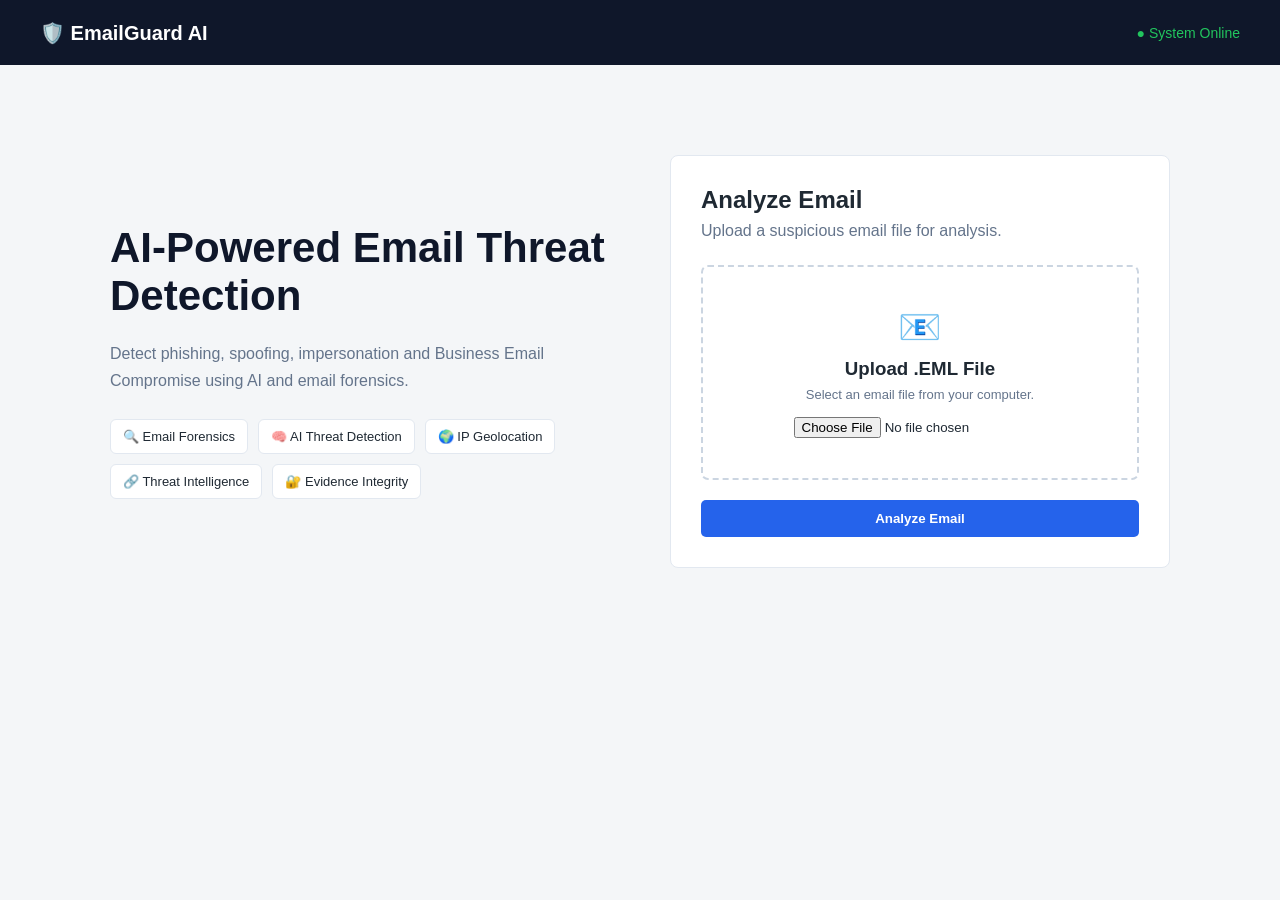
==== index.html @ 8cdbd832 "SIH projcet" ====
<!DOCTYPE html>
<html lang="en">
    <head>
        <meta charset="UTF-8">
        <meta name="viewport" content="width=device-width, initial-scale=1.0">

        <title>EmailGuard - Email Threat Detection</title>

        <link rel="stylesheet" href="style.css">
    </head>

    <body>

        <!-- Navbar -->
        <nav class="navbar">
            <div class="logo">
                🛡️ EmailGuard AI
            </div>

            <div class="status">
                ● System Online
            </div>
        </nav>

        <!-- Main -->
        <main class="home-container">

            <section class="intro">

                <h1>
                    AI-Powered Email Threat Detection
                </h1>

                <p>
                    Detect phishing, spoofing, impersonation and
                    Business Email Compromise using AI and email forensics.
                </p>

                <div class="features">

                    <div>🔍 Email Forensics</div>
                    <div>🧠 AI Threat Detection</div>
                    <div>🌍 IP Geolocation</div>
                    <div>🔗 Threat Intelligence</div>
                    <div>🔐 Evidence Integrity</div>

                </div>

            </section>

            <!-- Upload Section -->
            <section class="upload-section">

                <h2>
                    Analyze Email
                </h2>

                <p>
                    Upload a suspicious email file for analysis.
                </p>

                <div class="upload-box">

                    <div class="upload-icon">
                        📧
                    </div>

                    <h3>
                        Upload .EML File
                    </h3>

                    <p>
                        Select an email file from your computer.
                    </p>

                    <input
                        type="file"
                        id="emailFile"
                        accept=".eml">

                </div>

                <button
                    id="analyzeBtn"
                    class="primary-btn"
                    onclick="analyzeEmail()">
                    Analyze Email
                </button>

            </section>

        </main>

    <script>
        async function analyzeEmail() {

    const file = document.getElementById("emailFile").files[0];

    if (!file) {
        alert("Please select an email file.");
        return;
    }

    const button = document.getElementById("analyzeBtn");

    button.textContent = "Analyzing...";
    button.disabled = true;

    const formData = new FormData();

    formData.append("file", file);

    try {

        const response = await fetch(
            "http://127.0.0.1:8000/analyze-email",
            {
                method: "POST",
                body: formData
            }
        );

        const result = await response.json();

        if (result.error) {

            alert(result.error);

            button.textContent = "Analyze Email";
            button.disabled = false;

            return;
        }

        // Store complete backend response
        localStorage.setItem(
            "emailAnalysis",
            JSON.stringify(result)
        );

        // Open dashboard
        window.location.href =
            "dashboard.html";

    } catch (error) {

        console.error(error);

        alert(
            "Unable to connect to EmailGuard backend."
        );

        button.textContent = "Analyze Email";
        button.disabled = false;
    }
}
    </script>

    </body>
</html>
---- style.css ----
/* =========================
   GENERAL
========================= */

* {
    box-sizing: border-box;
    margin: 0;
    padding: 0;
}

body {
    font-family: Arial, sans-serif;
    background: #f4f6f8;
    color: #1f2933;
}


/* =========================
   NAVBAR
========================= */

.navbar {
    height: 65px;

    background: #0f172a;
    color: white;

    display: flex;
    align-items: center;
    justify-content: space-between;

    padding: 0 40px;
}

.logo {
    font-size: 20px;
    font-weight: bold;
}

.status {
    color: #22c55e;
    font-size: 14px;
}


/* =========================
   HOME PAGE
========================= */

.home-container {
    max-width: 1100px;

    margin: 70px auto;

    padding: 20px;

    display: grid;

    grid-template-columns: 1fr 1fr;

    gap: 60px;

    align-items: center;
}


.intro h1 {
    font-size: 42px;

    margin-bottom: 20px;

    color: #0f172a;
}


.intro p {
    color: #64748b;

    line-height: 1.7;

    margin-bottom: 25px;
}


.features {
    display: flex;

    flex-wrap: wrap;

    gap: 10px;
}


.features div {
    background: white;

    border: 1px solid #e2e8f0;

    padding: 9px 12px;

    border-radius: 6px;

    font-size: 13px;
}


/* =========================
   UPLOAD
========================= */

.upload-section {
    background: white;

    padding: 30px;

    border: 1px solid #e2e8f0;

    border-radius: 8px;
}


.upload-section h2 {
    margin-bottom: 8px;
}


.upload-section > p {
    color: #64748b;

    margin-bottom: 25px;
}


.upload-box {
    border: 2px dashed #cbd5e1;

    padding: 40px 20px;

    text-align: center;

    border-radius: 7px;

    margin-bottom: 20px;
}


.upload-icon {
    font-size: 35px;

    margin-bottom: 10px;
}


.upload-box h3 {
    margin-bottom: 7px;
}


.upload-box p {
    color: #64748b;

    font-size: 13px;

    margin-bottom: 15px;
}


.primary-btn,
.secondary-btn {
    border: none;

    padding: 11px 18px;

    border-radius: 5px;

    cursor: pointer;

    font-weight: bold;
}


.primary-btn {
    width: 100%;

    background: #2563eb;

    color: white;
}


.primary-btn:hover {
    background: #1d4ed8;
}


.secondary-btn {
    background: #0f172a;

    color: white;
}


/* =========================
   DASHBOARD
========================= */

.dashboard {
    max-width: 1200px;

    margin: 30px auto;

    padding: 20px;
}


.dashboard-header {
    display: flex;

    align-items: center;

    justify-content: space-between;

    margin-bottom: 25px;
}


.dashboard-header h1 {
    margin-bottom: 5px;
}


.dashboard-header p {
    color: #64748b;

    font-size: 13px;
}


/* =========================
   CARDS
========================= */

.cards {
    display: grid;

    grid-template-columns:
        repeat(4, 1fr);

    gap: 15px;

    margin-bottom: 20px;
}


.card {
    background: white;

    border: 1px solid #e2e8f0;

    border-radius: 7px;

    padding: 20px;
}


.card h3 {
    font-size: 13px;

    color: #64748b;

    margin-bottom: 15px;
}


.card p {
    color: #64748b;

    font-size: 12px;

    margin-top: 6px;
}


.score {
    font-size: 25px;

    font-weight: bold;

    color: #2563eb;
}


.score.danger {
    color: #dc2626;
}


.score.warning {
    color: #d97706;
}


.value {
    font-size: 20px;

    font-weight: bold;
}


/* =========================
   PANELS
========================= */

.panel {
    background: white;

    border: 1px solid #e2e8f0;

    border-radius: 7px;

    padding: 20px;

    margin-bottom: 20px;
}


.panel h2 {
    font-size: 17px;

    margin-bottom: 18px;
}


/* =========================
   TWO COLUMN
========================= */

.two-column {
    display: grid;

    grid-template-columns: 1fr 1fr;

    gap: 20px;

    margin-bottom: 20px;
}


/* =========================
   INFORMATION
========================= */

.info-row {
    display: grid;

    grid-template-columns: 120px 1fr;

    gap: 10px;

    padding: 10px 0;

    border-bottom: 1px solid #f1f5f9;

    font-size: 13px;
}


.info-row strong {
    color: #64748b;
}


.info-row span {
    word-break: break-word;
}


/* =========================
   AUTHENTICATION
========================= */

.auth-row {
    display: flex;

    justify-content: space-between;

    padding: 14px;

    background: #f8fafc;

    margin-bottom: 8px;

    border-radius: 5px;
}


.fail {
    color: #dc2626;
}


/* =========================
   INDICATORS
========================= */

.indicators {
    display: grid;

    grid-template-columns: 1fr 1fr;

    gap: 10px;
}


.indicator {
    padding: 13px;

    background: #fff7ed;

    border: 1px solid #fed7aa;

    color: #9a3412;

    border-radius: 5px;

    font-size: 13px;
}


/* =========================
   EMAIL ROUTE
========================= */

.route {
    display: flex;

    align-items: center;

    justify-content: center;

    gap: 15px;

    overflow-x: auto;

    padding: 15px;
}


.route-node {
    min-width: 120px;

    padding: 15px;

    text-align: center;

    background: #f8fafc;

    border: 1px solid #cbd5e1;

    border-radius: 6px;

    display: flex;

    flex-direction: column;

    gap: 7px;
}


.arrow {
    font-size: 20px;

    color: #2563eb;
}


/* =========================
   SIMPLE GRAPH
========================= */

.simple-graph {
    display: flex;

    flex-direction: column;

    align-items: center;

    gap: 8px;
}


.simple-graph div {
    background: #eff6ff;

    border: 1px solid #bfdbfe;

    padding: 10px 20px;

    border-radius: 5px;

    width: 200px;

    text-align: center;

    font-size: 13px;
}


.simple-graph span {
    color: #2563eb;

    font-weight: bold;
}


/* =========================
   SUMMARY
========================= */

.summary {
    color: #475569;

    line-height: 1.8;

    font-size: 14px;
}


/* =========================
   BLOCKCHAIN
========================= */

.blockchain {
    display: flex;

    flex-wrap: wrap;

    gap: 15px;

    align-items: center;

    padding: 15px;

    background: #f8fafc;

    border: 1px solid #e2e8f0;

    border-radius: 5px;

    font-size: 13px;
}


.blockchain span {
    font-family: monospace;

    color: #475569;
}


.verified {
    color: #16a34a;

    font-weight: bold;
}


/* =========================
   RESPONSIVE
========================= */

@media (max-width: 800px) {

    .home-container {
        grid-template-columns: 1fr;

        margin-top: 30px;
    }


    .cards {
        grid-template-columns: 1fr 1fr;
    }


    .two-column {
        grid-template-columns: 1fr;
    }


    .navbar {
        padding: 0 20px;
    }

}


@media (max-width: 500px) {

    .cards {
        grid-template-columns: 1fr;
    }


    .indicators {
        grid-template-columns: 1fr;
    }


    .dashboard-header {
        flex-direction: column;

        align-items: flex-start;

        gap: 15px;
    }


    .intro h1 {
        font-size: 32px;
    }

}
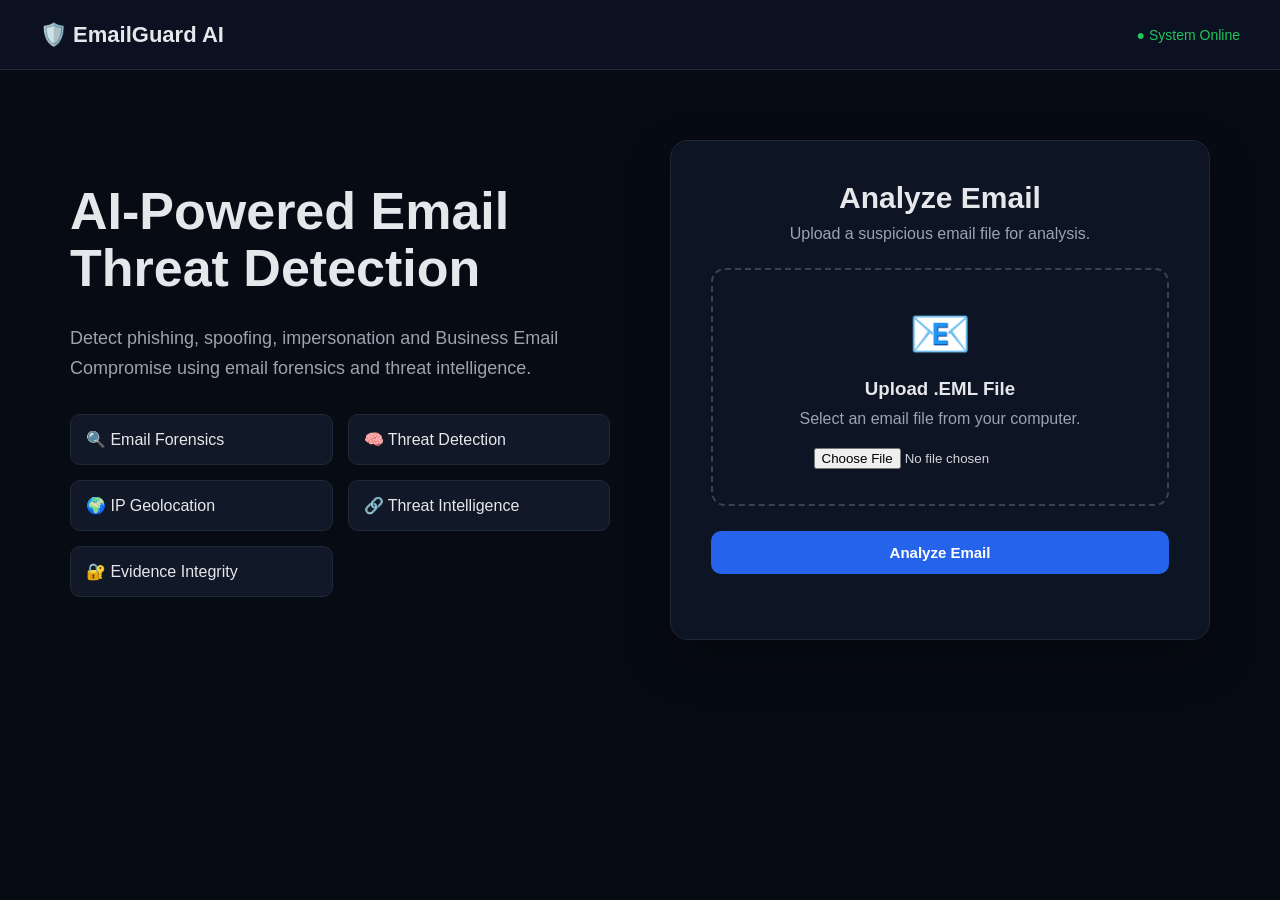
==== commit 217d7676: "completed" ====
--- a/index.html
+++ b/index.html
@@ -1,160 +1,295 @@
 <!DOCTYPE html>
 <html lang="en">
-    <head>
-        <meta charset="UTF-8">
-        <meta name="viewport" content="width=device-width, initial-scale=1.0">
-
-        <title>EmailGuard - Email Threat Detection</title>
-
-        <link rel="stylesheet" href="style.css">
-    </head>
-
-    <body>
-
-        <!-- Navbar -->
-        <nav class="navbar">
-            <div class="logo">
-                🛡️ EmailGuard AI
+
+<head>
+
+    <meta charset="UTF-8">
+
+    <meta
+        name="viewport"
+        content="width=device-width, initial-scale=1.0"
+    >
+
+    <title>EmailGuard - Email Threat Detection</title>
+
+    <link
+        rel="stylesheet"
+        href="style.css"
+    >
+
+</head>
+
+
+<body>
+
+
+<nav class="navbar">
+
+    <div class="logo">
+        🛡️ EmailGuard AI
+    </div>
+
+    <div class="status">
+        ● System Online
+    </div>
+
+</nav>
+
+
+<main class="home-container">
+
+
+    <section class="intro">
+
+        <h1>
+            AI-Powered Email Threat Detection
+        </h1>
+
+        <p>
+            Detect phishing, spoofing, impersonation and
+            Business Email Compromise using email forensics
+            and threat intelligence.
+        </p>
+
+
+        <div class="features">
+
+            <div>🔍 Email Forensics</div>
+
+            <div>🧠 Threat Detection</div>
+
+            <div>🌍 IP Geolocation</div>
+
+            <div>🔗 Threat Intelligence</div>
+
+            <div>🔐 Evidence Integrity</div>
+
+        </div>
+
+    </section>
+
+
+
+    <section class="upload-section">
+
+        <h2>
+            Analyze Email
+        </h2>
+
+        <p>
+            Upload a suspicious email file for analysis.
+        </p>
+
+
+        <div class="upload-box">
+
+            <div class="upload-icon">
+                📧
             </div>
 
-            <div class="status">
-                ● System Online
-            </div>
-        </nav>
-
-        <!-- Main -->
-        <main class="home-container">
-
-            <section class="intro">
-
-                <h1>
-                    AI-Powered Email Threat Detection
-                </h1>
-
-                <p>
-                    Detect phishing, spoofing, impersonation and
-                    Business Email Compromise using AI and email forensics.
-                </p>
-
-                <div class="features">
-
-                    <div>🔍 Email Forensics</div>
-                    <div>🧠 AI Threat Detection</div>
-                    <div>🌍 IP Geolocation</div>
-                    <div>🔗 Threat Intelligence</div>
-                    <div>🔐 Evidence Integrity</div>
-
-                </div>
-
-            </section>
-
-            <!-- Upload Section -->
-            <section class="upload-section">
-
-                <h2>
-                    Analyze Email
-                </h2>
-
-                <p>
-                    Upload a suspicious email file for analysis.
-                </p>
-
-                <div class="upload-box">
-
-                    <div class="upload-icon">
-                        📧
-                    </div>
-
-                    <h3>
-                        Upload .EML File
-                    </h3>
-
-                    <p>
-                        Select an email file from your computer.
-                    </p>
-
-                    <input
-                        type="file"
-                        id="emailFile"
-                        accept=".eml">
-
-                </div>
-
-                <button
-                    id="analyzeBtn"
-                    class="primary-btn"
-                    onclick="analyzeEmail()">
-                    Analyze Email
-                </button>
-
-            </section>
-
-        </main>
-
-    <script>
-        async function analyzeEmail() {
-
-    const file = document.getElementById("emailFile").files[0];
+            <h3>
+                Upload .EML File
+            </h3>
+
+            <p>
+                Select an email file from your computer.
+            </p>
+
+
+            <input
+                type="file"
+                id="emailFile"
+                accept=".eml"
+            >
+
+        </div>
+
+
+        <button
+            id="analyzeBtn"
+            class="primary-btn"
+            onclick="analyzeEmail()"
+        >
+            Analyze Email
+        </button>
+
+
+        <p id="uploadStatus"></p>
+
+    </section>
+
+
+</main>
+
+
+<script>
+
+async function analyzeEmail() {
+
+    const fileInput =
+        document.getElementById(
+            "emailFile"
+        );
+
+
+    const file =
+        fileInput.files[0];
+
 
     if (!file) {
-        alert("Please select an email file.");
+
+        alert(
+            "Please select an email file."
+        );
+
         return;
-    }
-
-    const button = document.getElementById("analyzeBtn");
-
-    button.textContent = "Analyzing...";
-    button.disabled = true;
-
-    const formData = new FormData();
-
-    formData.append("file", file);
+
+    }
+
+
+    if (
+        !file.name
+            .toLowerCase()
+            .endsWith(".eml")
+    ) {
+
+        alert(
+            "Only .eml files are supported."
+        );
+
+        return;
+
+    }
+
+
+    const button =
+        document.getElementById(
+            "analyzeBtn"
+        );
+
+
+    const status =
+        document.getElementById(
+            "uploadStatus"
+        );
+
+
+    button.textContent =
+        "Analyzing...";
+
+    button.disabled =
+        true;
+
+
+    status.textContent =
+        "Analyzing email...";
+
+
+    const formData =
+        new FormData();
+
+
+    formData.append(
+        "file",
+        file
+    );
+
 
     try {
 
-        const response = await fetch(
-            "http://127.0.0.1:8000/analyze-email",
-            {
-                method: "POST",
-                body: formData
-            }
-        );
-
-        const result = await response.json();
+        const response =
+            await fetch(
+                "http://127.0.0.1:8000/analyze-email",
+                {
+                    method: "POST",
+                    body: formData
+                }
+            );
+
+
+        if (!response.ok) {
+
+            throw new Error(
+                "HTTP Error: "
+                + response.status
+            );
+
+        }
+
+
+        const result =
+            await response.json();
+
+
+        console.log(
+            "EmailGuard Result:",
+            result
+        );
+
 
         if (result.error) {
 
-            alert(result.error);
-
-            button.textContent = "Analyze Email";
-            button.disabled = false;
+            alert(
+                result.error
+            );
+
+            button.textContent =
+                "Analyze Email";
+
+            button.disabled =
+                false;
+
+            status.textContent =
+                "";
 
             return;
+
         }
 
-        // Store complete backend response
+
         localStorage.setItem(
             "emailAnalysis",
             JSON.stringify(result)
         );
 
-        // Open dashboard
+
         window.location.href =
             "dashboard.html";
 
-    } catch (error) {
-
-        console.error(error);
+
+    }
+    catch (error) {
+
+        console.error(
+            error
+        );
+
 
         alert(
-            "Unable to connect to EmailGuard backend."
-        );
-
-        button.textContent = "Analyze Email";
-        button.disabled = false;
-    }
+            "Unable to connect to EmailGuard backend.\n\n" +
+            "Start FastAPI using:\n" +
+            "uvicorn main:app --reload"
+        );
+
+
+        button.textContent =
+            "Analyze Email";
+
+
+        button.disabled =
+            false;
+
+
+        status.textContent =
+            "";
+
+    }
+
 }
-    </script>
-
-    </body>
+
+</script>
+
+
+</body>
+
 </html>
--- a/style.css
+++ b/style.css
@@ -1,623 +1,1237 @@
-/* =========================
-   GENERAL
-========================= */
+/* ============================================================
+   GLOBAL
+============================================================ */
 
 * {
-    box-sizing: border-box;
     margin: 0;
     padding: 0;
-}
+    box-sizing: border-box;
+}
+
 
 body {
-    font-family: Arial, sans-serif;
-    background: #f4f6f8;
-    color: #1f2933;
-}
-
-
-/* =========================
+
+    font-family:
+        Arial,
+        Helvetica,
+        sans-serif;
+
+    background:
+        #070b14;
+
+    color:
+        #e5e7eb;
+
+    min-height:
+        100vh;
+
+}
+
+
+/* ============================================================
    NAVBAR
-========================= */
+============================================================ */
 
 .navbar {
-    height: 65px;
-
-    background: #0f172a;
-    color: white;
-
-    display: flex;
-    align-items: center;
-    justify-content: space-between;
-
-    padding: 0 40px;
-}
+
+    height:
+        70px;
+
+    display:
+        flex;
+
+    align-items:
+        center;
+
+    justify-content:
+        space-between;
+
+    padding:
+        0 40px;
+
+    background:
+        #0b1120;
+
+    border-bottom:
+        1px solid #1f2937;
+
+}
+
 
 .logo {
-    font-size: 20px;
-    font-weight: bold;
-}
+
+    font-size:
+        22px;
+
+    font-weight:
+        bold;
+
+}
+
 
 .status {
-    color: #22c55e;
-    font-size: 14px;
-}
-
-
-/* =========================
-   HOME PAGE
-========================= */
+
+    color:
+        #22c55e;
+
+    font-size:
+        14px;
+
+}
+
+
+/* ============================================================
+   HOME
+============================================================ */
 
 .home-container {
-    max-width: 1100px;
-
-    margin: 70px auto;
-
-    padding: 20px;
-
-    display: grid;
-
-    grid-template-columns: 1fr 1fr;
-
-    gap: 60px;
-
-    align-items: center;
+
+    max-width:
+        1200px;
+
+    margin:
+        auto;
+
+    padding:
+        70px 30px;
+
+    display:
+        grid;
+
+    grid-template-columns:
+        1fr 1fr;
+
+    gap:
+        60px;
+
+    align-items:
+        center;
+
 }
 
 
 .intro h1 {
-    font-size: 42px;
-
-    margin-bottom: 20px;
-
-    color: #0f172a;
+
+    font-size:
+        52px;
+
+    line-height:
+        1.1;
+
+    margin-bottom:
+        25px;
+
 }
 
 
 .intro p {
-    color: #64748b;
-
-    line-height: 1.7;
-
-    margin-bottom: 25px;
+
+    color:
+        #9ca3af;
+
+    font-size:
+        18px;
+
+    line-height:
+        1.7;
+
 }
 
 
 .features {
-    display: flex;
-
-    flex-wrap: wrap;
-
-    gap: 10px;
+
+    display:
+        grid;
+
+    grid-template-columns:
+        1fr 1fr;
+
+    gap:
+        15px;
+
+    margin-top:
+        30px;
+
 }
 
 
 .features div {
-    background: white;
-
-    border: 1px solid #e2e8f0;
-
-    padding: 9px 12px;
-
-    border-radius: 6px;
-
-    font-size: 13px;
-}
-
-
-/* =========================
+
+    padding:
+        15px;
+
+    background:
+        #111827;
+
+    border:
+        1px solid #1f2937;
+
+    border-radius:
+        10px;
+
+}
+
+
+/* ============================================================
    UPLOAD
-========================= */
+============================================================ */
 
 .upload-section {
-    background: white;
-
-    padding: 30px;
-
-    border: 1px solid #e2e8f0;
-
-    border-radius: 8px;
+
+    background:
+        #0d1424;
+
+    border:
+        1px solid #1f2937;
+
+    border-radius:
+        18px;
+
+    padding:
+        40px;
+
+    text-align:
+        center;
+
+    box-shadow:
+        0 20px 50px rgba(
+            0,
+            0,
+            0,
+            0.3
+        );
+
 }
 
 
 .upload-section h2 {
-    margin-bottom: 8px;
+
+    font-size:
+        30px;
+
+    margin-bottom:
+        10px;
+
 }
 
 
 .upload-section > p {
-    color: #64748b;
-
-    margin-bottom: 25px;
+
+    color:
+        #9ca3af;
+
+    margin-bottom:
+        25px;
+
 }
 
 
 .upload-box {
-    border: 2px dashed #cbd5e1;
-
-    padding: 40px 20px;
-
-    text-align: center;
-
-    border-radius: 7px;
-
-    margin-bottom: 20px;
+
+    border:
+        2px dashed #374151;
+
+    border-radius:
+        14px;
+
+    padding:
+        35px 20px;
+
+    margin-bottom:
+        25px;
+
 }
 
 
 .upload-icon {
-    font-size: 35px;
-
-    margin-bottom: 10px;
+
+    font-size:
+        50px;
+
+    margin-bottom:
+        15px;
+
 }
 
 
 .upload-box h3 {
-    margin-bottom: 7px;
+
+    margin-bottom:
+        10px;
+
 }
 
 
 .upload-box p {
-    color: #64748b;
-
-    font-size: 13px;
-
-    margin-bottom: 15px;
-}
-
+
+    color:
+        #9ca3af;
+
+    margin-bottom:
+        20px;
+
+}
+
+
+input[type="file"] {
+
+    max-width:
+        100%;
+
+    color:
+        #d1d5db;
+
+}
+
+
+/* ============================================================
+   BUTTONS
+============================================================ */
 
 .primary-btn,
 .secondary-btn {
-    border: none;
-
-    padding: 11px 18px;
-
-    border-radius: 5px;
-
-    cursor: pointer;
-
-    font-weight: bold;
+
+    border:
+        none;
+
+    border-radius:
+        10px;
+
+    padding:
+        13px 24px;
+
+    font-size:
+        15px;
+
+    font-weight:
+        bold;
+
+    cursor:
+        pointer;
+
 }
 
 
 .primary-btn {
+
+    width:
+        100%;
+
+    background:
+        #2563eb;
+
+    color:
+        white;
+
+}
+
+
+.primary-btn:hover {
+
+    background:
+        #1d4ed8;
+
+}
+
+
+.primary-btn:disabled {
+
+    opacity:
+        0.6;
+
+    cursor:
+        not-allowed;
+
+}
+
+
+.secondary-btn {
+
+    background:
+        #1f2937;
+
+    color:
+        #e5e7eb;
+
+}
+
+
+.secondary-btn:hover {
+
+    background:
+        #374151;
+
+}
+
+
+/* ============================================================
+   DASHBOARD
+============================================================ */
+
+.dashboard {
+
+    max-width:
+        1300px;
+
+    margin:
+        auto;
+
+    padding:
+        40px 30px;
+
+}
+
+
+.dashboard-header {
+
+    display:
+        flex;
+
+    justify-content:
+        space-between;
+
+    align-items:
+        center;
+
+    margin-bottom:
+        30px;
+
+}
+
+
+.dashboard-header h1 {
+
+    font-size:
+        34px;
+
+    margin-bottom:
+        8px;
+
+}
+
+
+.dashboard-header p {
+
+    color:
+        #9ca3af;
+
+}
+
+
+/* ============================================================
+   CARDS
+============================================================ */
+
+.cards {
+
+    display:
+        grid;
+
+    grid-template-columns:
+        repeat(
+            4,
+            1fr
+        );
+
+    gap:
+        20px;
+
+    margin-bottom:
+        25px;
+
+}
+
+
+.card {
+
+    background:
+        #0d1424;
+
+    border:
+        1px solid #1f2937;
+
+    border-radius:
+        14px;
+
+    padding:
+        25px;
+
+}
+
+
+.card h3 {
+
+    color:
+        #9ca3af;
+
+    font-size:
+        14px;
+
+    margin-bottom:
+        15px;
+
+}
+
+
+.card p {
+
+    color:
+        #6b7280;
+
+    margin-top:
+        10px;
+
+}
+
+
+.score {
+
+    font-size:
+        34px;
+
+    font-weight:
+        bold;
+
+}
+
+
+.value {
+
+    font-size:
+        20px;
+
+    font-weight:
+        bold;
+
+}
+
+
+.warning {
+
+    color:
+        #f59e0b;
+
+}
+
+
+.danger {
+
+    color:
+        #ef4444;
+
+}
+
+
+/* ============================================================
+   PANELS
+============================================================ */
+
+.panel {
+
+    background:
+        #0d1424;
+
+    border:
+        1px solid #1f2937;
+
+    border-radius:
+        14px;
+
+    padding:
+        25px;
+
+    margin-bottom:
+        25px;
+
+}
+
+
+.panel h2 {
+
+    font-size:
+        20px;
+
+    margin-bottom:
+        20px;
+
+}
+
+
+.two-column {
+
+    display:
+        grid;
+
+    grid-template-columns:
+        1fr 1fr;
+
+    gap:
+        25px;
+
+}
+
+
+/* ============================================================
+   INFO ROW
+============================================================ */
+
+.info-row {
+
+    display:
+        flex;
+
+    gap:
+        15px;
+
+    padding:
+        13px 0;
+
+    border-bottom:
+        1px solid #1f2937;
+
+    word-break:
+        break-word;
+
+}
+
+
+.info-row strong {
+
+    min-width:
+        130px;
+
+    color:
+        #9ca3af;
+
+}
+
+
+.info-row span {
+
+    color:
+        #e5e7eb;
+
+}
+
+
+/* ============================================================
+   AUTHENTICATION
+============================================================ */
+
+.auth-row {
+
+    display:
+        flex;
+
+    justify-content:
+        space-between;
+
+    padding:
+        18px 0;
+
+    border-bottom:
+        1px solid #1f2937;
+
+}
+
+
+.auth-row strong {
+
+    color:
+        #22c55e;
+
+}
+
+
+.auth-row strong.fail {
+
+    color:
+        #ef4444;
+
+}
+
+
+/* ============================================================
+   INDICATORS
+============================================================ */
+
+.indicators {
+
+    display:
+        flex;
+
+    flex-direction:
+        column;
+
+    gap:
+        10px;
+
+}
+
+
+.indicator {
+
+    background:
+        #1b1111;
+
+    border:
+        1px solid #4b2020;
+
+    padding:
+        15px;
+
+    border-radius:
+        8px;
+
+    color:
+        #fca5a5;
+
+}
+
+
+.indicator.safe {
+
+    background:
+        #0b1b12;
+
+    border-color:
+        #14532d;
+
+    color:
+        #86efac;
+
+}
+
+
+/* ============================================================
+   ROUTE
+============================================================ */
+
+.route {
+
+    display:
+        flex;
+
+    align-items:
+        center;
+
+    justify-content:
+        center;
+
+    gap:
+        15px;
+
+    flex-wrap:
+        wrap;
+
+}
+
+
+.route-node {
+
+    display:
+        flex;
+
+    flex-direction:
+        column;
+
+    align-items:
+        center;
+
+    gap:
+        8px;
+
+    background:
+        #111827;
+
+    border:
+        1px solid #374151;
+
+    padding:
+        20px;
+
+    border-radius:
+        12px;
+
+    text-align:
+        center;
+
+    max-width:
+        220px;
+
+    word-break:
+        break-word;
+
+}
+
+
+.arrow {
+
+    font-size:
+        25px;
+
+    color:
+        #60a5fa;
+
+}
+
+
+/* ============================================================
+   GRAPH
+============================================================ */
+
+.simple-graph {
+
+    display:
+        flex;
+
+    flex-direction:
+        column;
+
+    align-items:
+        center;
+
+    gap:
+        10px;
+
+}
+
+
+.simple-graph div {
+
+    background:
+        #111827;
+
+    border:
+        1px solid #374151;
+
+    padding:
+        13px 25px;
+
+    border-radius:
+        10px;
+
+    max-width:
+        100%;
+
+    overflow:
+        hidden;
+
+    text-overflow:
+        ellipsis;
+
+}
+
+
+/* ============================================================
+   SUMMARY
+============================================================ */
+
+.summary {
+
+    color:
+        #cbd5e1;
+
+    line-height:
+        1.8;
+
+}
+
+
+/* ============================================================
+   EVIDENCE
+============================================================ */
+
+.blockchain {
+
+    display:
+        flex;
+
+    flex-direction:
+        column;
+
+    gap:
+        15px;
+
+}
+
+
+#hash {
+
+    font-family:
+        monospace;
+
+    color:
+        #93c5fd;
+
+    word-break:
+        break-all;
+
+}
+
+
+.verified {
+
+    color:
+        #22c55e;
+
+    font-weight:
+        bold;
+
+}
+
+
+/* ============================================================
+   RESPONSIVE
+============================================================ */
+
+@media (
+    max-width: 900px
+) {
+
+    .home-container {
+
+        grid-template-columns:
+            1fr;
+
+    }
+
+
+    .cards {
+
+        grid-template-columns:
+            1fr 1fr;
+
+    }
+
+
+    .two-column {
+
+        grid-template-columns:
+            1fr;
+
+    }
+
+}
+
+
+@media (
+    max-width: 600px
+) {
+
+    .navbar {
+
+        padding:
+            0 20px;
+
+    }
+
+
+    .home-container {
+
+        padding:
+            40px 20px;
+
+    }
+
+
+    .intro h1 {
+
+        font-size:
+            36px;
+
+    }
+
+
+    .features {
+
+        grid-template-columns:
+            1fr;
+
+    }
+
+
+    .cards {
+
+        grid-template-columns:
+            1fr;
+
+    }
+
+
+    .dashboard {
+
+        padding:
+            25px 15px;
+
+    }
+
+
+    .dashboard-header {
+
+        flex-direction:
+            column;
+
+        align-items:
+            flex-start;
+
+        gap:
+            20px;
+
+    }
+
+
+    .route {
+
+        flex-direction:
+            column;
+
+    }
+
+
+    .arrow {
+
+        transform:
+            rotate(90deg);
+
+    }
+
+}
+/* ============================================================
+   P2 GRAPH VISUALIZATION
+============================================================ */
+
+.graph-panel {
+    overflow: hidden;
+}
+
+
+.section-header {
+    display: flex;
+    justify-content: space-between;
+    align-items: flex-start;
+    gap: 20px;
+    margin-bottom: 20px;
+}
+
+
+.section-header h2 {
+    margin-bottom: 8px;
+}
+
+
+.section-header p {
+    margin: 0;
+    opacity: 0.7;
+}
+
+
+.graph-status {
+    padding: 8px 14px;
+    border-radius: 20px;
+    font-size: 13px;
+    white-space: nowrap;
+}
+
+
+.cytoscape-container {
     width: 100%;
-
-    background: #2563eb;
-
-    color: white;
-}
-
-
-.primary-btn:hover {
-    background: #1d4ed8;
-}
-
-
-.secondary-btn {
-    background: #0f172a;
-
-    color: white;
-}
-
-
-/* =========================
-   DASHBOARD
-========================= */
-
-.dashboard {
-    max-width: 1200px;
-
-    margin: 30px auto;
-
+    height: 550px;
+    min-height: 450px;
+    border-radius: 16px;
+    border: 1px solid rgba(255,255,255,0.08);
+    background:
+        radial-gradient(
+            circle at center,
+            rgba(37,99,235,0.08),
+            transparent 65%
+        ),
+        #0a0f1c;
+}
+
+
+.graph-legend {
+    display: flex;
+    flex-wrap: wrap;
+    gap: 12px;
+    margin-top: 18px;
+}
+
+
+.graph-legend span {
+    padding: 8px 12px;
+    border-radius: 8px;
+    background: rgba(255,255,255,0.05);
+    font-size: 13px;
+}
+
+
+
+/* ============================================================
+   CAMPAIGN CORRELATION
+============================================================ */
+
+.campaign-grid {
+    display: grid;
+    grid-template-columns:
+        repeat(
+            auto-fit,
+            minmax(260px, 1fr)
+        );
+
+    gap: 18px;
+}
+
+
+.campaign-card {
     padding: 20px;
-}
-
-
-.dashboard-header {
+    border-radius: 14px;
+
+    border: 1px solid
+        rgba(255,255,255,0.08);
+
+    background:
+        rgba(255,255,255,0.025);
+
+    transition:
+        transform 0.2s ease,
+        border-color 0.2s ease;
+}
+
+
+.campaign-card:hover {
+    transform: translateY(-4px);
+
+    border-color:
+        rgba(99,102,241,0.6);
+}
+
+
+.campaign-card-top {
     display: flex;
-
+    justify-content: space-between;
     align-items: center;
 
-    justify-content: space-between;
-
-    margin-bottom: 25px;
-}
-
-
-.dashboard-header h1 {
-    margin-bottom: 5px;
-}
-
-
-.dashboard-header p {
-    color: #64748b;
-
-    font-size: 13px;
-}
-
-
-/* =========================
-   CARDS
-========================= */
-
-.cards {
-    display: grid;
-
-    grid-template-columns:
-        repeat(4, 1fr);
-
-    gap: 15px;
-
-    margin-bottom: 20px;
-}
-
-
-.card {
-    background: white;
-
-    border: 1px solid #e2e8f0;
-
-    border-radius: 7px;
-
-    padding: 20px;
-}
-
-
-.card h3 {
-    font-size: 13px;
-
-    color: #64748b;
-
-    margin-bottom: 15px;
-}
-
-
-.card p {
-    color: #64748b;
-
+    margin-bottom: 14px;
+}
+
+
+.campaign-type {
     font-size: 12px;
 
-    margin-top: 6px;
-}
-
-
-.score {
-    font-size: 25px;
-
-    font-weight: bold;
-
-    color: #2563eb;
-}
-
-
-.score.danger {
-    color: #dc2626;
-}
-
-
-.score.warning {
-    color: #d97706;
-}
-
-
-.value {
-    font-size: 20px;
-
-    font-weight: bold;
-}
-
-
-/* =========================
-   PANELS
-========================= */
-
-.panel {
-    background: white;
-
-    border: 1px solid #e2e8f0;
-
-    border-radius: 7px;
-
-    padding: 20px;
-
-    margin-bottom: 20px;
-}
-
-
-.panel h2 {
-    font-size: 17px;
-
-    margin-bottom: 18px;
-}
-
-
-/* =========================
-   TWO COLUMN
-========================= */
-
-.two-column {
-    display: grid;
-
-    grid-template-columns: 1fr 1fr;
-
-    gap: 20px;
-
-    margin-bottom: 20px;
-}
-
-
-/* =========================
-   INFORMATION
-========================= */
-
-.info-row {
-    display: grid;
-
-    grid-template-columns: 120px 1fr;
-
-    gap: 10px;
-
-    padding: 10px 0;
-
-    border-bottom: 1px solid #f1f5f9;
-
-    font-size: 13px;
-}
-
-
-.info-row strong {
-    color: #64748b;
-}
-
-
-.info-row span {
+    padding: 6px 10px;
+
+    border-radius: 20px;
+
+    background:
+        rgba(99,102,241,0.15);
+}
+
+
+.confidence {
+    font-size: 12px;
+
+    padding: 6px 10px;
+
+    border-radius: 20px;
+
+    background:
+        rgba(34,197,94,0.12);
+}
+
+
+.campaign-card h3 {
+    margin: 0 0 10px;
+
     word-break: break-word;
-}
-
-
-/* =========================
-   AUTHENTICATION
-========================= */
-
-.auth-row {
+
+    font-size: 18px;
+}
+
+
+.campaign-card p {
+    margin: 0;
+
+    line-height: 1.6;
+
+    opacity: 0.7;
+
+    font-size: 14px;
+}
+
+
+.campaign-empty {
+    text-align: center;
+
+    padding: 50px 20px;
+
+    border-radius: 14px;
+
+    border:
+        1px dashed
+        rgba(255,255,255,0.15);
+}
+
+
+.campaign-empty div {
+    font-size: 40px;
+
+    margin-bottom: 12px;
+}
+
+
+.campaign-empty strong {
+    display: block;
+
+    margin-bottom: 8px;
+}
+
+
+.campaign-empty p {
+    opacity: 0.6;
+
+    margin: 0;
+}
+
+
+
+/* ============================================================
+   HEADER ACTIONS
+============================================================ */
+
+.header-actions {
     display: flex;
 
-    justify-content: space-between;
-
-    padding: 14px;
-
-    background: #f8fafc;
-
-    margin-bottom: 8px;
-
-    border-radius: 5px;
-}
-
-
-.fail {
-    color: #dc2626;
-}
-
-
-/* =========================
-   INDICATORS
-========================= */
-
-.indicators {
-    display: grid;
-
-    grid-template-columns: 1fr 1fr;
-
-    gap: 10px;
-}
-
-
-.indicator {
-    padding: 13px;
-
-    background: #fff7ed;
-
-    border: 1px solid #fed7aa;
-
-    color: #9a3412;
-
-    border-radius: 5px;
-
-    font-size: 13px;
-}
-
-
-/* =========================
-   EMAIL ROUTE
-========================= */
-
-.route {
-    display: flex;
-
     align-items: center;
 
-    justify-content: center;
-
-    gap: 15px;
-
-    overflow-x: auto;
-
-    padding: 15px;
-}
-
-
-.route-node {
-    min-width: 120px;
-
-    padding: 15px;
-
-    text-align: center;
-
-    background: #f8fafc;
-
-    border: 1px solid #cbd5e1;
-
-    border-radius: 6px;
-
-    display: flex;
-
-    flex-direction: column;
-
-    gap: 7px;
-}
-
-
-.arrow {
-    font-size: 20px;
-
-    color: #2563eb;
-}
-
-
-/* =========================
-   SIMPLE GRAPH
-========================= */
-
-.simple-graph {
-    display: flex;
-
-    flex-direction: column;
-
-    align-items: center;
-
-    gap: 8px;
-}
-
-
-.simple-graph div {
-    background: #eff6ff;
-
-    border: 1px solid #bfdbfe;
-
-    padding: 10px 20px;
-
-    border-radius: 5px;
-
-    width: 200px;
-
-    text-align: center;
-
-    font-size: 13px;
-}
-
-
-.simple-graph span {
-    color: #2563eb;
-
-    font-weight: bold;
-}
-
-
-/* =========================
-   SUMMARY
-========================= */
-
-.summary {
-    color: #475569;
-
-    line-height: 1.8;
-
-    font-size: 14px;
-}
-
-
-/* =========================
-   BLOCKCHAIN
-========================= */
-
-.blockchain {
-    display: flex;
-
-    flex-wrap: wrap;
-
-    gap: 15px;
-
-    align-items: center;
-
-    padding: 15px;
-
-    background: #f8fafc;
-
-    border: 1px solid #e2e8f0;
-
-    border-radius: 5px;
-
-    font-size: 13px;
-}
-
-
-.blockchain span {
-    font-family: monospace;
-
-    color: #475569;
-}
-
-
-.verified {
-    color: #16a34a;
-
-    font-weight: bold;
-}
-
-
-/* =========================
+    gap: 12px;
+}
+
+
+
+/* ============================================================
    RESPONSIVE
-========================= */
-
-@media (max-width: 800px) {
-
-    .home-container {
-        grid-template-columns: 1fr;
-
-        margin-top: 30px;
-    }
-
-
-    .cards {
-        grid-template-columns: 1fr 1fr;
-    }
-
-
-    .two-column {
-        grid-template-columns: 1fr;
-    }
-
-
-    .navbar {
-        padding: 0 20px;
-    }
-
-}
-
-
-@media (max-width: 500px) {
-
-    .cards {
-        grid-template-columns: 1fr;
-    }
-
-
-    .indicators {
-        grid-template-columns: 1fr;
-    }
-
-
-    .dashboard-header {
+============================================================ */
+
+@media (max-width: 768px) {
+
+    .section-header {
         flex-direction: column;
-
-        align-items: flex-start;
-
-        gap: 15px;
-    }
-
-
-    .intro h1 {
-        font-size: 32px;
+    }
+
+
+    .cytoscape-container {
+        height: 450px;
+    }
+
+
+    .header-actions {
+        width: 100%;
+    }
+
+
+    .header-actions button {
+        width: 100%;
     }
 
 }
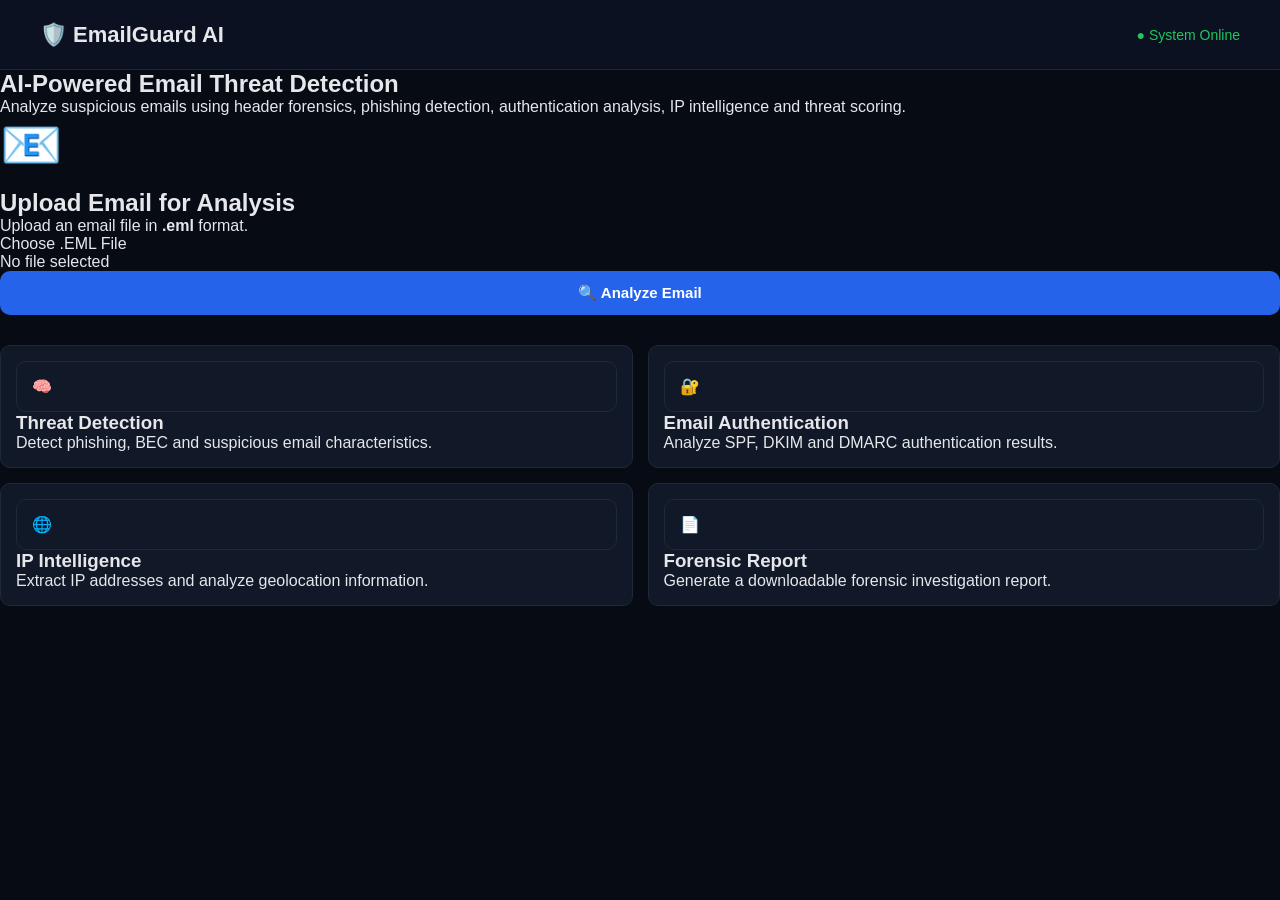
==== commit bb98184a: "connected" ====
--- a/index.html
+++ b/index.html
@@ -10,7 +10,9 @@
         content="width=device-width, initial-scale=1.0"
     >
 
-    <title>EmailGuard - Email Threat Detection</title>
+    <title>
+        EmailGuard AI - Email Threat Detection
+    </title>
 
     <link
         rel="stylesheet"
@@ -23,6 +25,10 @@
 <body>
 
 
+<!-- =====================================================
+     NAVBAR
+====================================================== -->
+
 <nav class="navbar">
 
     <div class="logo">
@@ -36,116 +42,345 @@
 </nav>
 
 
-<main class="home-container">
-
-
-    <section class="intro">
+
+<!-- =====================================================
+     MAIN
+====================================================== -->
+
+<main class="upload-container">
+
+
+    <!-- =================================================
+         HERO
+    ================================================== -->
+
+    <section class="hero">
 
         <h1>
-            AI-Powered Email Threat Detection
+            AI-Powered Email
+            <span>
+                Threat Detection
+            </span>
         </h1>
 
+
         <p>
-            Detect phishing, spoofing, impersonation and
-            Business Email Compromise using email forensics
-            and threat intelligence.
+            Analyze suspicious emails using header forensics,
+            phishing detection, authentication analysis,
+            IP intelligence and threat scoring.
         </p>
 
-
-        <div class="features">
-
-            <div>🔍 Email Forensics</div>
-
-            <div>🧠 Threat Detection</div>
-
-            <div>🌍 IP Geolocation</div>
-
-            <div>🔗 Threat Intelligence</div>
-
-            <div>🔐 Evidence Integrity</div>
-
+    </section>
+
+
+
+    <!-- =================================================
+         UPLOAD PANEL
+    ================================================== -->
+
+    <section class="upload-panel">
+
+
+        <div class="upload-icon">
+            📧
         </div>
 
-    </section>
-
-
-
-    <section class="upload-section">
 
         <h2>
-            Analyze Email
+            Upload Email for Analysis
         </h2>
 
+
         <p>
-            Upload a suspicious email file for analysis.
+            Upload an email file in
+            <strong>.eml</strong>
+            format.
         </p>
 
 
-        <div class="upload-box">
-
-            <div class="upload-icon">
-                📧
-            </div>
-
-            <h3>
-                Upload .EML File
-            </h3>
-
-            <p>
-                Select an email file from your computer.
-            </p>
-
-
-            <input
-                type="file"
-                id="emailFile"
-                accept=".eml"
-            >
-
+
+        <!-- FILE INPUT -->
+
+        <input
+            type="file"
+            id="emailFile"
+            accept=".eml,message/rfc822"
+            hidden
+        >
+
+
+
+        <label
+            for="emailFile"
+            class="upload-btn"
+        >
+            Choose .EML File
+        </label>
+
+
+
+        <!-- FILE NAME -->
+
+        <div
+            id="fileName"
+            class="file-name"
+        >
+            No file selected
         </div>
 
+
+
+        <!-- ANALYZE BUTTON -->
 
         <button
             id="analyzeBtn"
             class="primary-btn"
-            onclick="analyzeEmail()"
+            type="button"
         >
-            Analyze Email
+            🔍 Analyze Email
         </button>
 
 
-        <p id="uploadStatus"></p>
+
+        <!-- STATUS -->
+
+        <div
+            id="statusMessage"
+            class="status-message"
+        ></div>
+
 
     </section>
 
 
+
+    <!-- =================================================
+         FEATURES
+    ================================================== -->
+
+    <section class="features">
+
+
+        <div class="feature-card">
+
+            <div class="feature-icon">
+                🧠
+            </div>
+
+            <h3>
+                Threat Detection
+            </h3>
+
+            <p>
+                Detect phishing, BEC and suspicious
+                email characteristics.
+            </p>
+
+        </div>
+
+
+
+        <div class="feature-card">
+
+            <div class="feature-icon">
+                🔐
+            </div>
+
+            <h3>
+                Email Authentication
+            </h3>
+
+            <p>
+                Analyze SPF, DKIM and DMARC
+                authentication results.
+            </p>
+
+        </div>
+
+
+
+        <div class="feature-card">
+
+            <div class="feature-icon">
+                🌐
+            </div>
+
+            <h3>
+                IP Intelligence
+            </h3>
+
+            <p>
+                Extract IP addresses and analyze
+                geolocation information.
+            </p>
+
+        </div>
+
+
+
+        <div class="feature-card">
+
+            <div class="feature-icon">
+                📄
+            </div>
+
+            <h3>
+                Forensic Report
+            </h3>
+
+            <p>
+                Generate a downloadable forensic
+                investigation report.
+            </p>
+
+        </div>
+
+
+    </section>
+
+
 </main>
 
 
+
+<!-- =====================================================
+     JAVASCRIPT
+====================================================== -->
+
 <script>
 
+
+// ============================================================
+// LIVE RENDER BACKEND
+// ============================================================
+
+const API_BASE_URL =
+    "https://emailguard-backend-kln0.onrender.com";
+
+
+
+// ============================================================
+// ELEMENTS
+// ============================================================
+
+const emailFileInput =
+    document.getElementById(
+        "emailFile"
+    );
+
+
+const fileName =
+    document.getElementById(
+        "fileName"
+    );
+
+
+const analyzeBtn =
+    document.getElementById(
+        "analyzeBtn"
+    );
+
+
+const statusMessage =
+    document.getElementById(
+        "statusMessage"
+    );
+
+
+
+// ============================================================
+// FILE SELECTED
+// ============================================================
+
+emailFileInput.addEventListener(
+    "change",
+    function () {
+
+        const file =
+            emailFileInput.files[0];
+
+
+        if (!file) {
+
+            fileName.textContent =
+                "No file selected";
+
+            return;
+
+        }
+
+
+        // Check extension
+
+        if (
+            !file.name
+                .toLowerCase()
+                .endsWith(".eml")
+        ) {
+
+            alert(
+                "Only .eml files are supported."
+            );
+
+
+            emailFileInput.value =
+                "";
+
+
+            fileName.textContent =
+                "No file selected";
+
+
+            return;
+
+        }
+
+
+        fileName.textContent =
+            file.name;
+
+    }
+);
+
+
+
+// ============================================================
+// ANALYZE EMAIL
+// ============================================================
+
+analyzeBtn.addEventListener(
+    "click",
+    analyzeEmail
+);
+
+
+
 async function analyzeEmail() {
 
-    const fileInput =
-        document.getElementById(
-            "emailFile"
-        );
-
+
+    // --------------------------------------------------------
+    // Check file
+    // --------------------------------------------------------
 
     const file =
-        fileInput.files[0];
+        emailFileInput.files[0];
 
 
     if (!file) {
 
         alert(
-            "Please select an email file."
+            "Please select an .eml file first."
         );
 
         return;
 
     }
 
+
+
+    // --------------------------------------------------------
+    // Check extension
+    // --------------------------------------------------------
 
     if (
         !file.name
@@ -162,44 +397,53 @@
     }
 
 
-    const button =
-        document.getElementById(
-            "analyzeBtn"
-        );
-
-
-    const status =
-        document.getElementById(
-            "uploadStatus"
-        );
-
-
-    button.textContent =
-        "Analyzing...";
-
-    button.disabled =
-        true;
-
-
-    status.textContent =
-        "Analyzing email...";
-
-
-    const formData =
-        new FormData();
-
-
-    formData.append(
-        "file",
-        file
-    );
-
 
     try {
+
+
+        // ----------------------------------------------------
+        // Loading state
+        // ----------------------------------------------------
+
+        analyzeBtn.disabled =
+            true;
+
+
+        analyzeBtn.innerText =
+            "⏳ Analyzing Email...";
+
+
+        statusMessage.textContent =
+            "Uploading email to EmailGuard AI...";
+
+
+
+        // ----------------------------------------------------
+        // FormData
+        // ----------------------------------------------------
+
+        const formData =
+            new FormData();
+
+
+        formData.append(
+            "file",
+            file
+        );
+
+
+
+        // ----------------------------------------------------
+        // Send to Render Backend
+        // ----------------------------------------------------
+
+        statusMessage.textContent =
+            "🔍 Running threat analysis...";
+
 
         const response =
             await fetch(
-                "http://127.0.0.1:8000/analyze-email",
+                `${API_BASE_URL}/analyze-email`,
                 {
                     method: "POST",
                     body: formData
@@ -207,86 +451,253 @@
             );
 
 
+
+        // ----------------------------------------------------
+        // Check response
+        // ----------------------------------------------------
+
         if (!response.ok) {
 
+
+            let errorMessage =
+                "Email analysis failed.";
+
+
+            try {
+
+                const errorData =
+                    await response.json();
+
+
+                errorMessage =
+                    errorData.detail ||
+                    errorMessage;
+
+            }
+            catch (error) {
+
+                console.error(
+                    error
+                );
+
+            }
+
+
             throw new Error(
-                "HTTP Error: "
-                + response.status
+                errorMessage
             );
 
         }
 
+
+
+        // ----------------------------------------------------
+        // Get JSON
+        // ----------------------------------------------------
 
         const result =
             await response.json();
 
 
+
         console.log(
-            "EmailGuard Result:",
+            "EmailGuard analysis:",
             result
         );
 
 
-        if (result.error) {
-
-            alert(
-                result.error
-            );
-
-            button.textContent =
-                "Analyze Email";
-
-            button.disabled =
-                false;
-
-            status.textContent =
-                "";
-
-            return;
-
-        }
-
+
+        // ----------------------------------------------------
+        // Save analysis result
+        // ----------------------------------------------------
 
         localStorage.setItem(
             "emailAnalysis",
-            JSON.stringify(result)
-        );
-
-
-        window.location.href =
-            "dashboard.html";
+            JSON.stringify(
+                result
+            )
+        );
+
+
+
+        // ----------------------------------------------------
+        // Save original EML file
+        // ----------------------------------------------------
+
+        const base64File =
+            await fileToBase64(
+                file
+            );
+
+
+        localStorage.setItem(
+            "emailFile",
+            base64File
+        );
+
+
+
+        // ----------------------------------------------------
+        // Save filename
+        // ----------------------------------------------------
+
+        localStorage.setItem(
+            "emailFileName",
+            file.name
+        );
+
+
+
+        // ----------------------------------------------------
+        // Success
+        // ----------------------------------------------------
+
+        statusMessage.textContent =
+            "✅ Analysis completed successfully.";
+
+
+
+        analyzeBtn.innerText =
+            "✅ Analysis Complete";
+
+
+
+        // ----------------------------------------------------
+        // Open Dashboard
+        // ----------------------------------------------------
+
+        setTimeout(
+            function () {
+
+                window.location.href =
+                    "dashboard.html";
+
+            },
+            700
+        );
 
 
     }
     catch (error) {
 
+
         console.error(
+            "Analysis Error:",
             error
         );
 
 
+        statusMessage.textContent =
+            "❌ Analysis failed.";
+
+
         alert(
-            "Unable to connect to EmailGuard backend.\n\n" +
-            "Start FastAPI using:\n" +
-            "uvicorn main:app --reload"
-        );
-
-
-        button.textContent =
-            "Analyze Email";
-
-
-        button.disabled =
+            "Email analysis failed:\n\n"
+            + error.message
+        );
+
+
+        analyzeBtn.disabled =
             false;
 
 
-        status.textContent =
-            "";
+        analyzeBtn.innerText =
+            "🔍 Analyze Email";
 
     }
 
 }
 
+
+
+// ============================================================
+// FILE → BASE64
+// ============================================================
+
+function fileToBase64(
+    file
+) {
+
+    return new Promise(
+        function (
+            resolve,
+            reject
+        ) {
+
+            const reader =
+                new FileReader();
+
+
+            reader.onload =
+                function () {
+
+                    resolve(
+                        reader.result
+                    );
+
+                };
+
+
+            reader.onerror =
+                function (error) {
+
+                    reject(
+                        error
+                    );
+
+                };
+
+
+            reader.readAsDataURL(
+                file
+            );
+
+        }
+    );
+
+}
+
+
+
+// ============================================================
+// CHECK BACKEND
+// ============================================================
+
+async function checkBackend() {
+
+    try {
+
+        const response =
+            await fetch(
+                `${API_BASE_URL}/docs`
+            );
+
+
+        if (response.ok) {
+
+            console.log(
+                "✅ EmailGuard backend is online."
+            );
+
+        }
+
+    }
+    catch (error) {
+
+        console.warn(
+            "⚠ Backend is not reachable.",
+            error
+        );
+
+    }
+
+}
+
+
+
+checkBackend();
+
+
 </script>
 
 
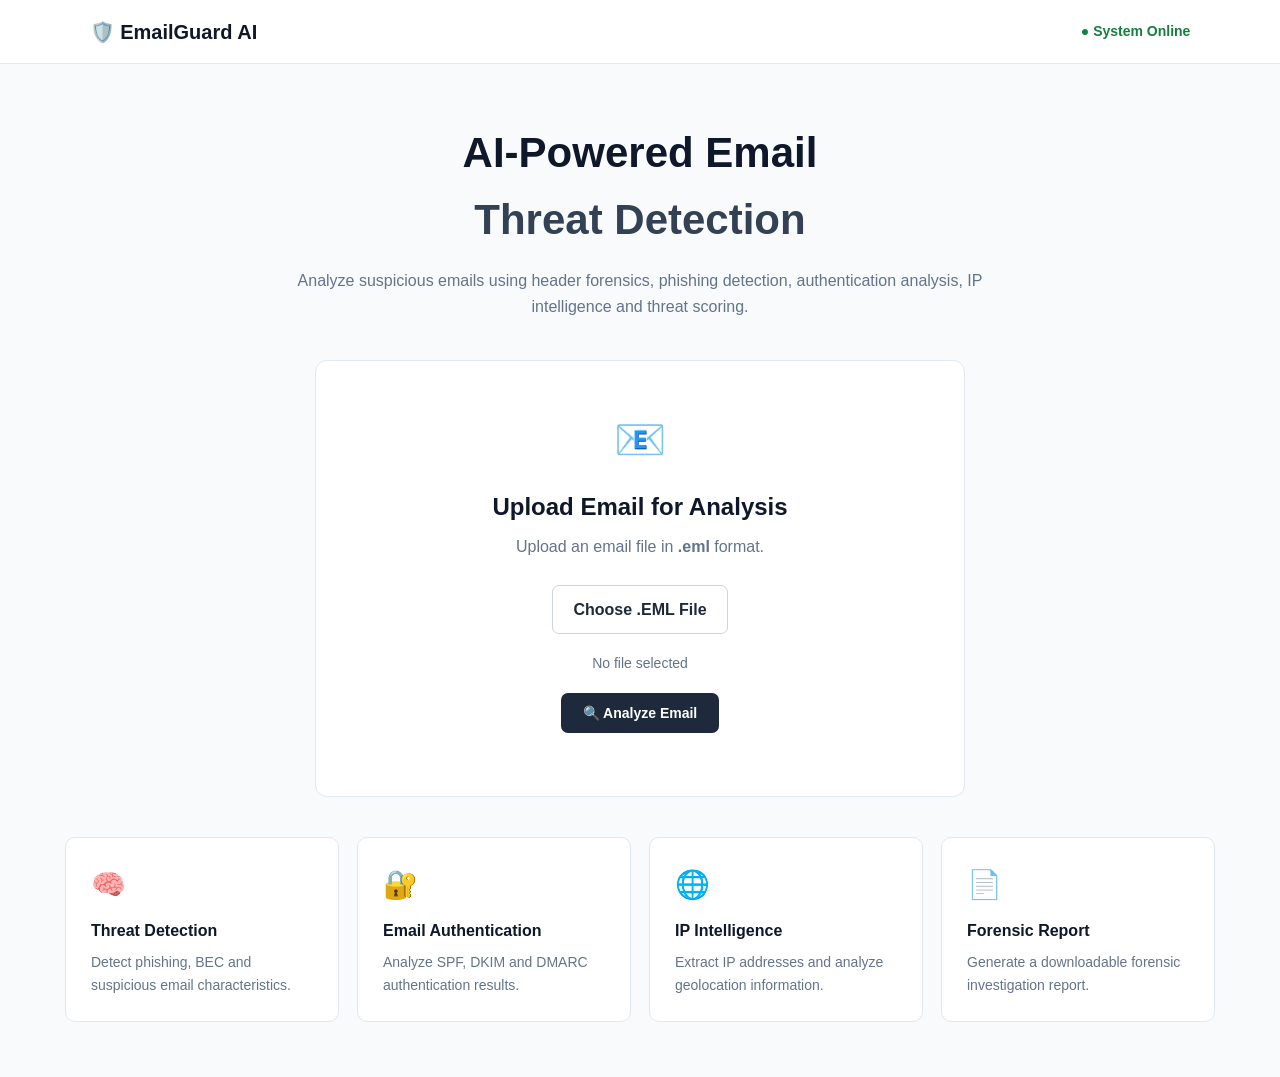
==== commit ab31c4b6: "Updated" ====
--- a/index.html
+++ b/index.html
@@ -21,13 +21,7 @@
 
 </head>
 
-
 <body>
-
-
-<!-- =====================================================
-     NAVBAR
-====================================================== -->
 
 <nav class="navbar">
 
@@ -42,17 +36,7 @@
 </nav>
 
 
-
-<!-- =====================================================
-     MAIN
-====================================================== -->
-
 <main class="upload-container">
-
-
-    <!-- =================================================
-         HERO
-    ================================================== -->
 
     <section class="hero">
 
@@ -63,7 +47,6 @@
             </span>
         </h1>
 
-
         <p>
             Analyze suspicious emails using header forensics,
             phishing detection, authentication analysis,
@@ -73,33 +56,21 @@
     </section>
 
 
-
-    <!-- =================================================
-         UPLOAD PANEL
-    ================================================== -->
-
     <section class="upload-panel">
-
 
         <div class="upload-icon">
             📧
         </div>
-
 
         <h2>
             Upload Email for Analysis
         </h2>
-
 
         <p>
             Upload an email file in
             <strong>.eml</strong>
             format.
         </p>
-
-
-
-        <!-- FILE INPUT -->
 
         <input
             type="file"
@@ -108,8 +79,6 @@
             hidden
         >
 
-
-
         <label
             for="emailFile"
             class="upload-btn"
@@ -117,20 +86,12 @@
             Choose .EML File
         </label>
 
-
-
-        <!-- FILE NAME -->
-
         <div
             id="fileName"
             class="file-name"
         >
             No file selected
         </div>
-
-
-
-        <!-- ANALYZE BUTTON -->
 
         <button
             id="analyzeBtn"
@@ -140,26 +101,15 @@
             🔍 Analyze Email
         </button>
 
-
-
-        <!-- STATUS -->
-
         <div
             id="statusMessage"
             class="status-message"
         ></div>
 
-
     </section>
 
 
-
-    <!-- =================================================
-         FEATURES
-    ================================================== -->
-
     <section class="features">
-
 
         <div class="feature-card">
 
@@ -179,7 +129,6 @@
         </div>
 
 
-
         <div class="feature-card">
 
             <div class="feature-icon">
@@ -198,7 +147,6 @@
         </div>
 
 
-
         <div class="feature-card">
 
             <div class="feature-icon">
@@ -217,7 +165,6 @@
         </div>
 
 
-
         <div class="feature-card">
 
             <div class="feature-icon">
@@ -235,63 +182,38 @@
 
         </div>
 
-
     </section>
 
-
 </main>
 
 
-
-<!-- =====================================================
-     JAVASCRIPT
-====================================================== -->
-
 <script>
 
-
-// ============================================================
-// LIVE RENDER BACKEND
-// ============================================================
-
 const API_BASE_URL =
-    "https://emailguard-backend-kln0.onrender.com";
-
-
-
-// ============================================================
-// ELEMENTS
-// ============================================================
+    "http://127.0.0.1:8000";
+
 
 const emailFileInput =
     document.getElementById(
         "emailFile"
     );
 
-
 const fileName =
     document.getElementById(
         "fileName"
     );
 
-
 const analyzeBtn =
     document.getElementById(
         "analyzeBtn"
     );
 
-
 const statusMessage =
     document.getElementById(
         "statusMessage"
     );
 
 
-
-// ============================================================
-// FILE SELECTED
-// ============================================================
-
 emailFileInput.addEventListener(
     "change",
     function () {
@@ -299,18 +221,13 @@
         const file =
             emailFileInput.files[0];
 
-
         if (!file) {
 
             fileName.textContent =
                 "No file selected";
 
             return;
-
         }
-
-
-        // Check extension
 
         if (
             !file.name
@@ -322,31 +239,20 @@
                 "Only .eml files are supported."
             );
 
-
             emailFileInput.value =
                 "";
 
-
             fileName.textContent =
                 "No file selected";
 
-
             return;
-
         }
-
 
         fileName.textContent =
             file.name;
-
     }
 );
 
-
-
-// ============================================================
-// ANALYZE EMAIL
-// ============================================================
 
 analyzeBtn.addEventListener(
     "click",
@@ -354,18 +260,11 @@
 );
 
 
-
 async function analyzeEmail() {
-
-
-    // --------------------------------------------------------
-    // Check file
-    // --------------------------------------------------------
 
     const file =
         emailFileInput.files[0];
 
-
     if (!file) {
 
         alert(
@@ -373,73 +272,29 @@
         );
 
         return;
-
-    }
-
-
-
-    // --------------------------------------------------------
-    // Check extension
-    // --------------------------------------------------------
-
-    if (
-        !file.name
-            .toLowerCase()
-            .endsWith(".eml")
-    ) {
-
-        alert(
-            "Only .eml files are supported."
-        );
-
-        return;
-
-    }
-
-
+    }
 
     try {
-
-
-        // ----------------------------------------------------
-        // Loading state
-        // ----------------------------------------------------
 
         analyzeBtn.disabled =
             true;
 
-
         analyzeBtn.innerText =
             "⏳ Analyzing Email...";
 
-
         statusMessage.textContent =
             "Uploading email to EmailGuard AI...";
 
-
-
-        // ----------------------------------------------------
-        // FormData
-        // ----------------------------------------------------
-
         const formData =
             new FormData();
-
 
         formData.append(
             "file",
             file
         );
 
-
-
-        // ----------------------------------------------------
-        // Send to Render Backend
-        // ----------------------------------------------------
-
         statusMessage.textContent =
             "🔍 Running threat analysis...";
-
 
         const response =
             await fetch(
@@ -450,122 +305,57 @@
                 }
             );
 
-
-
-        // ----------------------------------------------------
-        // Check response
-        // ----------------------------------------------------
-
         if (!response.ok) {
 
-
-            let errorMessage =
+            let message =
                 "Email analysis failed.";
-
 
             try {
 
                 const errorData =
                     await response.json();
 
-
-                errorMessage =
+                message =
                     errorData.detail ||
-                    errorMessage;
+                    message;
 
             }
-            catch (error) {
-
-                console.error(
-                    error
-                );
-
-            }
-
+            catch (e) {}
 
             throw new Error(
-                errorMessage
-            );
-
+                message
+            );
         }
-
-
-
-        // ----------------------------------------------------
-        // Get JSON
-        // ----------------------------------------------------
 
         const result =
             await response.json();
 
-
-
-        console.log(
-            "EmailGuard analysis:",
-            result
-        );
-
-
-
-        // ----------------------------------------------------
-        // Save analysis result
-        // ----------------------------------------------------
-
         localStorage.setItem(
             "emailAnalysis",
-            JSON.stringify(
-                result
-            )
-        );
-
-
-
-        // ----------------------------------------------------
-        // Save original EML file
-        // ----------------------------------------------------
+            JSON.stringify(result)
+        );
 
         const base64File =
             await fileToBase64(
                 file
             );
 
-
         localStorage.setItem(
             "emailFile",
             base64File
         );
 
-
-
-        // ----------------------------------------------------
-        // Save filename
-        // ----------------------------------------------------
-
         localStorage.setItem(
             "emailFileName",
             file.name
         );
 
-
-
-        // ----------------------------------------------------
-        // Success
-        // ----------------------------------------------------
-
         statusMessage.textContent =
             "✅ Analysis completed successfully.";
 
-
-
         analyzeBtn.innerText =
             "✅ Analysis Complete";
 
-
-
-        // ----------------------------------------------------
-        // Open Dashboard
-        // ----------------------------------------------------
-
         setTimeout(
             function () {
 
@@ -576,47 +366,31 @@
             700
         );
 
-
     }
     catch (error) {
 
-
         console.error(
-            "Analysis Error:",
             error
         );
-
 
         statusMessage.textContent =
             "❌ Analysis failed.";
-
 
         alert(
             "Email analysis failed:\n\n"
             + error.message
         );
 
-
         analyzeBtn.disabled =
             false;
 
-
         analyzeBtn.innerText =
             "🔍 Analyze Email";
-
-    }
-
+    }
 }
 
 
-
-// ============================================================
-// FILE → BASE64
-// ============================================================
-
-function fileToBase64(
-    file
-) {
+function fileToBase64(file) {
 
     return new Promise(
         function (
@@ -627,41 +401,24 @@
             const reader =
                 new FileReader();
 
-
             reader.onload =
                 function () {
 
                     resolve(
                         reader.result
                     );
-
                 };
 
-
             reader.onerror =
-                function (error) {
-
-                    reject(
-                        error
-                    );
-
-                };
-
+                reject;
 
             reader.readAsDataURL(
                 file
             );
-
         }
     );
-
 }
 
-
-
-// ============================================================
-// CHECK BACKEND
-// ============================================================
 
 async function checkBackend() {
 
@@ -669,38 +426,29 @@
 
         const response =
             await fetch(
-                `${API_BASE_URL}/docs`
-            );
-
+                `${API_BASE_URL}/health`
+            );
 
         if (response.ok) {
 
             console.log(
-                "✅ EmailGuard backend is online."
-            );
-
+                "EmailGuard backend is online."
+            );
         }
 
     }
     catch (error) {
 
         console.warn(
-            "⚠ Backend is not reachable.",
-            error
-        );
-
-    }
-
+            "Backend is not reachable."
+        );
+    }
 }
 
 
-
 checkBackend();
 
-
 </script>
 
-
 </body>
-
 </html>
--- a/style.css
+++ b/style.css
@@ -1,1237 +1,444 @@
-/* ============================================================
-   GLOBAL
-============================================================ */
-
 * {
+    box-sizing: border-box;
     margin: 0;
     padding: 0;
-    box-sizing: border-box;
-}
-
+}
 
 body {
-
-    font-family:
-        Arial,
-        Helvetica,
-        sans-serif;
-
-    background:
-        #070b14;
-
-    color:
-        #e5e7eb;
-
-    min-height:
-        100vh;
-
-}
-
-
-/* ============================================================
-   NAVBAR
-============================================================ */
+    font-family: Arial, Helvetica, sans-serif;
+    background: #f8fafc;
+    color: #1e293b;
+    line-height: 1.6;
+}
 
 .navbar {
-
-    height:
-        70px;
-
-    display:
-        flex;
-
-    align-items:
-        center;
-
-    justify-content:
-        space-between;
-
-    padding:
-        0 40px;
-
-    background:
-        #0b1120;
-
-    border-bottom:
-        1px solid #1f2937;
-
-}
-
+    height: 64px;
+    background: #ffffff;
+    border-bottom: 1px solid #e2e8f0;
+    display: flex;
+    align-items: center;
+    justify-content: space-between;
+    padding: 0 7%;
+}
 
 .logo {
-
-    font-size:
-        22px;
-
-    font-weight:
-        bold;
-
-}
-
+    font-size: 20px;
+    font-weight: 700;
+    color: #0f172a;
+}
 
 .status {
-
-    color:
-        #22c55e;
-
-    font-size:
-        14px;
-
-}
-
-
-/* ============================================================
-   HOME
-============================================================ */
-
-.home-container {
-
-    max-width:
-        1200px;
-
-    margin:
-        auto;
-
-    padding:
-        70px 30px;
-
-    display:
-        grid;
-
-    grid-template-columns:
-        1fr 1fr;
-
-    gap:
-        60px;
-
-    align-items:
-        center;
-
-}
-
-
-.intro h1 {
-
-    font-size:
-        52px;
-
-    line-height:
-        1.1;
-
-    margin-bottom:
-        25px;
-
-}
-
-
-.intro p {
-
-    color:
-        #9ca3af;
-
-    font-size:
-        18px;
-
-    line-height:
-        1.7;
-
-}
-
-
-.features {
-
-    display:
-        grid;
-
-    grid-template-columns:
-        1fr 1fr;
-
-    gap:
-        15px;
-
-    margin-top:
-        30px;
-
-}
-
-
-.features div {
-
-    padding:
-        15px;
-
-    background:
-        #111827;
-
-    border:
-        1px solid #1f2937;
-
-    border-radius:
-        10px;
-
-}
-
-
-/* ============================================================
-   UPLOAD
-============================================================ */
-
-.upload-section {
-
-    background:
-        #0d1424;
-
-    border:
-        1px solid #1f2937;
-
-    border-radius:
-        18px;
-
-    padding:
-        40px;
-
-    text-align:
-        center;
-
-    box-shadow:
-        0 20px 50px rgba(
-            0,
-            0,
-            0,
-            0.3
-        );
-
-}
-
-
-.upload-section h2 {
-
-    font-size:
-        30px;
-
-    margin-bottom:
-        10px;
-
-}
-
-
-.upload-section > p {
-
-    color:
-        #9ca3af;
-
-    margin-bottom:
-        25px;
-
-}
-
-
-.upload-box {
-
-    border:
-        2px dashed #374151;
-
-    border-radius:
-        14px;
-
-    padding:
-        35px 20px;
-
-    margin-bottom:
-        25px;
-
-}
-
+    color: #15803d;
+    font-size: 14px;
+    font-weight: 600;
+}
+
+.upload-container,
+.dashboard {
+    width: 90%;
+    max-width: 1150px;
+    margin: 0 auto;
+    padding: 55px 0;
+}
+
+.hero {
+    text-align: center;
+    margin-bottom: 40px;
+}
+
+.hero h1 {
+    font-size: 42px;
+    color: #0f172a;
+    margin-bottom: 15px;
+}
+
+.hero h1 span {
+    display: block;
+    color: #334155;
+}
+
+.hero p {
+    max-width: 720px;
+    margin: auto;
+    color: #64748b;
+}
+
+.upload-panel {
+    background: #ffffff;
+    border: 1px solid #e2e8f0;
+    border-radius: 12px;
+    padding: 45px;
+    text-align: center;
+    max-width: 650px;
+    margin: auto;
+}
 
 .upload-icon {
-
-    font-size:
-        50px;
-
-    margin-bottom:
-        15px;
-
-}
-
-
-.upload-box h3 {
-
-    margin-bottom:
-        10px;
-
-}
-
-
-.upload-box p {
-
-    color:
-        #9ca3af;
-
-    margin-bottom:
-        20px;
-
-}
-
-
-input[type="file"] {
-
-    max-width:
-        100%;
-
-    color:
-        #d1d5db;
-
-}
-
-
-/* ============================================================
-   BUTTONS
-============================================================ */
+    font-size: 42px;
+    margin-bottom: 15px;
+}
+
+.upload-panel h2 {
+    color: #0f172a;
+    margin-bottom: 8px;
+}
+
+.upload-panel p {
+    color: #64748b;
+    margin-bottom: 25px;
+}
+
+.upload-btn {
+    display: inline-block;
+    padding: 11px 20px;
+    border: 1px solid #cbd5e1;
+    border-radius: 7px;
+    background: #ffffff;
+    color: #1e293b;
+    cursor: pointer;
+    font-weight: 600;
+}
+
+.upload-btn:hover {
+    background: #f1f5f9;
+}
+
+.file-name {
+    margin: 18px 0;
+    color: #64748b;
+    font-size: 14px;
+}
 
 .primary-btn,
 .secondary-btn {
-
-    border:
-        none;
-
-    border-radius:
-        10px;
-
-    padding:
-        13px 24px;
-
-    font-size:
-        15px;
-
-    font-weight:
-        bold;
-
-    cursor:
-        pointer;
-
-}
-
+    border: none;
+    border-radius: 7px;
+    padding: 12px 22px;
+    cursor: pointer;
+    font-size: 14px;
+    font-weight: 600;
+}
 
 .primary-btn {
-
-    width:
-        100%;
-
-    background:
-        #2563eb;
-
-    color:
-        white;
-
-}
-
+    background: #1e293b;
+    color: #ffffff;
+}
 
 .primary-btn:hover {
-
-    background:
-        #1d4ed8;
-
-}
-
-
-.primary-btn:disabled {
-
-    opacity:
-        0.6;
-
-    cursor:
-        not-allowed;
-
-}
-
+    background: #334155;
+}
+
+.primary-btn:disabled,
+.secondary-btn:disabled {
+    opacity: 0.6;
+    cursor: not-allowed;
+}
 
 .secondary-btn {
-
-    background:
-        #1f2937;
-
-    color:
-        #e5e7eb;
-
-}
-
-
-.secondary-btn:hover {
-
-    background:
-        #374151;
-
-}
-
-
-/* ============================================================
-   DASHBOARD
-============================================================ */
+    background: #1e293b;
+    color: white;
+}
+
+.status-message {
+    margin-top: 18px;
+    font-size: 14px;
+    color: #475569;
+}
+
+.features {
+    display: grid;
+    grid-template-columns: repeat(4, 1fr);
+    gap: 18px;
+    margin-top: 40px;
+}
+
+.feature-card {
+    background: #ffffff;
+    border: 1px solid #e2e8f0;
+    border-radius: 10px;
+    padding: 25px;
+}
+
+.feature-icon {
+    font-size: 28px;
+    margin-bottom: 10px;
+}
+
+.feature-card h3 {
+    color: #0f172a;
+    font-size: 16px;
+    margin-bottom: 8px;
+}
+
+.feature-card p {
+    color: #64748b;
+    font-size: 14px;
+}
 
 .dashboard {
-
-    max-width:
-        1300px;
-
-    margin:
-        auto;
-
-    padding:
-        40px 30px;
-
-}
-
+    padding-top: 35px;
+}
 
 .dashboard-header {
-
-    display:
-        flex;
-
-    justify-content:
-        space-between;
-
-    align-items:
-        center;
-
-    margin-bottom:
-        30px;
-
-}
-
-
-.dashboard-header h1 {
-
-    font-size:
-        34px;
-
-    margin-bottom:
-        8px;
-
-}
-
-
-.dashboard-header p {
-
-    color:
-        #9ca3af;
-
-}
-
-
-/* ============================================================
-   CARDS
-============================================================ */
-
-.cards {
-
-    display:
-        grid;
-
-    grid-template-columns:
-        repeat(
-            4,
-            1fr
-        );
-
-    gap:
-        20px;
-
-    margin-bottom:
-        25px;
-
-}
-
-
-.card {
-
-    background:
-        #0d1424;
-
-    border:
-        1px solid #1f2937;
-
-    border-radius:
-        14px;
-
-    padding:
-        25px;
-
-}
-
-
-.card h3 {
-
-    color:
-        #9ca3af;
-
-    font-size:
-        14px;
-
-    margin-bottom:
-        15px;
-
-}
-
-
-.card p {
-
-    color:
-        #6b7280;
-
-    margin-top:
-        10px;
-
-}
-
-
-.score {
-
-    font-size:
-        34px;
-
-    font-weight:
-        bold;
-
-}
-
-
-.value {
-
-    font-size:
-        20px;
-
-    font-weight:
-        bold;
-
-}
-
-
-.warning {
-
-    color:
-        #f59e0b;
-
-}
-
-
-.danger {
-
-    color:
-        #ef4444;
-
-}
-
-
-/* ============================================================
-   PANELS
-============================================================ */
-
-.panel {
-
-    background:
-        #0d1424;
-
-    border:
-        1px solid #1f2937;
-
-    border-radius:
-        14px;
-
-    padding:
-        25px;
-
-    margin-bottom:
-        25px;
-
-}
-
-
-.panel h2 {
-
-    font-size:
-        20px;
-
-    margin-bottom:
-        20px;
-
-}
-
-
-.two-column {
-
-    display:
-        grid;
-
-    grid-template-columns:
-        1fr 1fr;
-
-    gap:
-        25px;
-
-}
-
-
-/* ============================================================
-   INFO ROW
-============================================================ */
-
-.info-row {
-
-    display:
-        flex;
-
-    gap:
-        15px;
-
-    padding:
-        13px 0;
-
-    border-bottom:
-        1px solid #1f2937;
-
-    word-break:
-        break-word;
-
-}
-
-
-.info-row strong {
-
-    min-width:
-        130px;
-
-    color:
-        #9ca3af;
-
-}
-
-
-.info-row span {
-
-    color:
-        #e5e7eb;
-
-}
-
-
-/* ============================================================
-   AUTHENTICATION
-============================================================ */
-
-.auth-row {
-
-    display:
-        flex;
-
-    justify-content:
-        space-between;
-
-    padding:
-        18px 0;
-
-    border-bottom:
-        1px solid #1f2937;
-
-}
-
-
-.auth-row strong {
-
-    color:
-        #22c55e;
-
-}
-
-
-.auth-row strong.fail {
-
-    color:
-        #ef4444;
-
-}
-
-
-/* ============================================================
-   INDICATORS
-============================================================ */
-
-.indicators {
-
-    display:
-        flex;
-
-    flex-direction:
-        column;
-
-    gap:
-        10px;
-
-}
-
-
-.indicator {
-
-    background:
-        #1b1111;
-
-    border:
-        1px solid #4b2020;
-
-    padding:
-        15px;
-
-    border-radius:
-        8px;
-
-    color:
-        #fca5a5;
-
-}
-
-
-.indicator.safe {
-
-    background:
-        #0b1b12;
-
-    border-color:
-        #14532d;
-
-    color:
-        #86efac;
-
-}
-
-
-/* ============================================================
-   ROUTE
-============================================================ */
-
-.route {
-
-    display:
-        flex;
-
-    align-items:
-        center;
-
-    justify-content:
-        center;
-
-    gap:
-        15px;
-
-    flex-wrap:
-        wrap;
-
-}
-
-
-.route-node {
-
-    display:
-        flex;
-
-    flex-direction:
-        column;
-
-    align-items:
-        center;
-
-    gap:
-        8px;
-
-    background:
-        #111827;
-
-    border:
-        1px solid #374151;
-
-    padding:
-        20px;
-
-    border-radius:
-        12px;
-
-    text-align:
-        center;
-
-    max-width:
-        220px;
-
-    word-break:
-        break-word;
-
-}
-
-
-.arrow {
-
-    font-size:
-        25px;
-
-    color:
-        #60a5fa;
-
-}
-
-
-/* ============================================================
-   GRAPH
-============================================================ */
-
-.simple-graph {
-
-    display:
-        flex;
-
-    flex-direction:
-        column;
-
-    align-items:
-        center;
-
-    gap:
-        10px;
-
-}
-
-
-.simple-graph div {
-
-    background:
-        #111827;
-
-    border:
-        1px solid #374151;
-
-    padding:
-        13px 25px;
-
-    border-radius:
-        10px;
-
-    max-width:
-        100%;
-
-    overflow:
-        hidden;
-
-    text-overflow:
-        ellipsis;
-
-}
-
-
-/* ============================================================
-   SUMMARY
-============================================================ */
-
-.summary {
-
-    color:
-        #cbd5e1;
-
-    line-height:
-        1.8;
-
-}
-
-
-/* ============================================================
-   EVIDENCE
-============================================================ */
-
-.blockchain {
-
-    display:
-        flex;
-
-    flex-direction:
-        column;
-
-    gap:
-        15px;
-
-}
-
-
-#hash {
-
-    font-family:
-        monospace;
-
-    color:
-        #93c5fd;
-
-    word-break:
-        break-all;
-
-}
-
-
-.verified {
-
-    color:
-        #22c55e;
-
-    font-weight:
-        bold;
-
-}
-
-
-/* ============================================================
-   RESPONSIVE
-============================================================ */
-
-@media (
-    max-width: 900px
-) {
-
-    .home-container {
-
-        grid-template-columns:
-            1fr;
-
-    }
-
-
-    .cards {
-
-        grid-template-columns:
-            1fr 1fr;
-
-    }
-
-
-    .two-column {
-
-        grid-template-columns:
-            1fr;
-
-    }
-
-}
-
-
-@media (
-    max-width: 600px
-) {
-
-    .navbar {
-
-        padding:
-            0 20px;
-
-    }
-
-
-    .home-container {
-
-        padding:
-            40px 20px;
-
-    }
-
-
-    .intro h1 {
-
-        font-size:
-            36px;
-
-    }
-
-
-    .features {
-
-        grid-template-columns:
-            1fr;
-
-    }
-
-
-    .cards {
-
-        grid-template-columns:
-            1fr;
-
-    }
-
-
-    .dashboard {
-
-        padding:
-            25px 15px;
-
-    }
-
-
-    .dashboard-header {
-
-        flex-direction:
-            column;
-
-        align-items:
-            flex-start;
-
-        gap:
-            20px;
-
-    }
-
-
-    .route {
-
-        flex-direction:
-            column;
-
-    }
-
-
-    .arrow {
-
-        transform:
-            rotate(90deg);
-
-    }
-
-}
-/* ============================================================
-   P2 GRAPH VISUALIZATION
-============================================================ */
-
-.graph-panel {
-    overflow: hidden;
-}
-
-
-.section-header {
-    display: flex;
-    justify-content: space-between;
-    align-items: flex-start;
-    gap: 20px;
-    margin-bottom: 20px;
-}
-
-
-.section-header h2 {
-    margin-bottom: 8px;
-}
-
-
-.section-header p {
-    margin: 0;
-    opacity: 0.7;
-}
-
-
-.graph-status {
-    padding: 8px 14px;
-    border-radius: 20px;
-    font-size: 13px;
-    white-space: nowrap;
-}
-
-
-.cytoscape-container {
-    width: 100%;
-    height: 550px;
-    min-height: 450px;
-    border-radius: 16px;
-    border: 1px solid rgba(255,255,255,0.08);
-    background:
-        radial-gradient(
-            circle at center,
-            rgba(37,99,235,0.08),
-            transparent 65%
-        ),
-        #0a0f1c;
-}
-
-
-.graph-legend {
-    display: flex;
-    flex-wrap: wrap;
-    gap: 12px;
-    margin-top: 18px;
-}
-
-
-.graph-legend span {
-    padding: 8px 12px;
-    border-radius: 8px;
-    background: rgba(255,255,255,0.05);
-    font-size: 13px;
-}
-
-
-
-/* ============================================================
-   CAMPAIGN CORRELATION
-============================================================ */
-
-.campaign-grid {
-    display: grid;
-    grid-template-columns:
-        repeat(
-            auto-fit,
-            minmax(260px, 1fr)
-        );
-
-    gap: 18px;
-}
-
-
-.campaign-card {
-    padding: 20px;
-    border-radius: 14px;
-
-    border: 1px solid
-        rgba(255,255,255,0.08);
-
-    background:
-        rgba(255,255,255,0.025);
-
-    transition:
-        transform 0.2s ease,
-        border-color 0.2s ease;
-}
-
-
-.campaign-card:hover {
-    transform: translateY(-4px);
-
-    border-color:
-        rgba(99,102,241,0.6);
-}
-
-
-.campaign-card-top {
     display: flex;
     justify-content: space-between;
     align-items: center;
-
-    margin-bottom: 14px;
-}
-
-
-.campaign-type {
+    margin-bottom: 30px;
+}
+
+.dashboard-header h1 {
+    color: #0f172a;
+    font-size: 30px;
+}
+
+.dashboard-header p {
+    color: #64748b;
+}
+
+.cards {
+    display: grid;
+    grid-template-columns: repeat(4, 1fr);
+    gap: 18px;
+    margin-bottom: 22px;
+}
+
+.card,
+.panel {
+    background: #ffffff;
+    border: 1px solid #e2e8f0;
+    border-radius: 10px;
+}
+
+.card {
+    padding: 22px;
+}
+
+.card h3 {
+    font-size: 14px;
+    color: #64748b;
+    margin-bottom: 12px;
+}
+
+.card p {
+    color: #64748b;
+    font-size: 13px;
+}
+
+.score {
+    font-size: 30px;
+    font-weight: 700;
+    color: #0f172a;
+    margin-bottom: 5px;
+}
+
+.value {
+    font-size: 17px;
+    font-weight: 700;
+    color: #0f172a;
+    min-height: 48px;
+}
+
+.warning {
+    color: #b45309 !important;
+}
+
+.danger {
+    color: #b91c1c !important;
+}
+
+.two-column {
+    display: grid;
+    grid-template-columns: 1fr 1fr;
+    gap: 20px;
+    margin-bottom: 20px;
+}
+
+.panel {
+    padding: 25px;
+    margin-bottom: 20px;
+}
+
+.panel h2 {
+    font-size: 18px;
+    color: #0f172a;
+    margin-bottom: 20px;
+}
+
+.info-row,
+.auth-row {
+    display: flex;
+    justify-content: space-between;
+    gap: 20px;
+    padding: 11px 0;
+    border-bottom: 1px solid #f1f5f9;
+    font-size: 14px;
+}
+
+.info-row strong {
+    color: #475569;
+    min-width: 120px;
+}
+
+.info-row span {
+    text-align: right;
+    word-break: break-word;
+    color: #1e293b;
+}
+
+.auth-row span {
+    color: #475569;
+}
+
+.auth-row strong {
+    color: #15803d;
+}
+
+.auth-row strong.fail {
+    color: #b91c1c;
+}
+
+.indicator {
+    background: #fff7ed;
+    border: 1px solid #fed7aa;
+    padding: 12px 15px;
+    border-radius: 7px;
+    margin-bottom: 9px;
+    color: #9a3412;
+    font-size: 14px;
+}
+
+.indicator.safe {
+    background: #f0fdf4;
+    border-color: #bbf7d0;
+    color: #166534;
+}
+
+.route {
+    display: flex;
+    align-items: center;
+    justify-content: center;
+    gap: 12px;
+    flex-wrap: wrap;
+}
+
+.route-node {
+    min-width: 130px;
+    padding: 15px;
+    border: 1px solid #cbd5e1;
+    border-radius: 8px;
+    text-align: center;
+    background: #f8fafc;
+}
+
+.route-node strong,
+.route-node span {
+    display: block;
+}
+
+.route-node span {
     font-size: 12px;
-
-    padding: 6px 10px;
-
-    border-radius: 20px;
-
-    background:
-        rgba(99,102,241,0.15);
-}
-
-
-.confidence {
-    font-size: 12px;
-
-    padding: 6px 10px;
-
-    border-radius: 20px;
-
-    background:
-        rgba(34,197,94,0.12);
-}
-
-
-.campaign-card h3 {
-    margin: 0 0 10px;
-
+    color: #64748b;
     word-break: break-word;
-
-    font-size: 18px;
-}
-
-
-.campaign-card p {
-    margin: 0;
-
-    line-height: 1.6;
-
-    opacity: 0.7;
-
-    font-size: 14px;
-}
-
-
-.campaign-empty {
+}
+
+.arrow {
+    color: #64748b;
+    font-size: 20px;
+}
+
+.simple-graph {
+    display: flex;
+    flex-direction: column;
+    align-items: center;
+    gap: 8px;
+}
+
+.simple-graph div {
+    width: 85%;
+    padding: 10px;
     text-align: center;
-
-    padding: 50px 20px;
-
-    border-radius: 14px;
-
-    border:
-        1px dashed
-        rgba(255,255,255,0.15);
-}
-
-
-.campaign-empty div {
-    font-size: 40px;
-
-    margin-bottom: 12px;
-}
-
-
-.campaign-empty strong {
-    display: block;
-
-    margin-bottom: 8px;
-}
-
-
-.campaign-empty p {
-    opacity: 0.6;
-
-    margin: 0;
-}
-
-
-
-/* ============================================================
-   HEADER ACTIONS
-============================================================ */
-
-.header-actions {
-    display: flex;
-
-    align-items: center;
-
-    gap: 12px;
-}
-
-
-
-/* ============================================================
-   RESPONSIVE
-============================================================ */
-
-@media (max-width: 768px) {
-
-    .section-header {
+    border: 1px solid #cbd5e1;
+    border-radius: 7px;
+    background: #f8fafc;
+}
+
+.simple-graph span {
+    color: #64748b;
+}
+
+.summary {
+    color: #475569;
+    line-height: 1.8;
+}
+
+.blockchain {
+    background: #f8fafc;
+    border: 1px solid #e2e8f0;
+    padding: 20px;
+    border-radius: 8px;
+}
+
+.blockchain > div {
+    margin-bottom: 10px;
+    word-break: break-word;
+}
+
+.verified {
+    color: #15803d;
+    font-weight: 700;
+}
+
+@media (max-width: 900px) {
+
+    .features,
+    .cards {
+        grid-template-columns: repeat(2, 1fr);
+    }
+
+}
+
+@media (max-width: 650px) {
+
+    .navbar {
+        padding: 0 20px;
+    }
+
+    .logo {
+        font-size: 16px;
+    }
+
+    .upload-container,
+    .dashboard {
+        width: 92%;
+        padding: 30px 0;
+    }
+
+    .hero h1 {
+        font-size: 32px;
+    }
+
+    .features,
+    .cards,
+    .two-column {
+        grid-template-columns: 1fr;
+    }
+
+    .dashboard-header {
         flex-direction: column;
-    }
-
-
-    .cytoscape-container {
-        height: 450px;
-    }
-
-
-    .header-actions {
-        width: 100%;
-    }
-
-
-    .header-actions button {
-        width: 100%;
+        align-items: flex-start;
+        gap: 15px;
+    }
+
+    .upload-panel {
+        padding: 30px 20px;
+    }
+
+    .route {
+        flex-direction: column;
+    }
+
+    .arrow {
+        transform: rotate(90deg);
     }
 
 }
